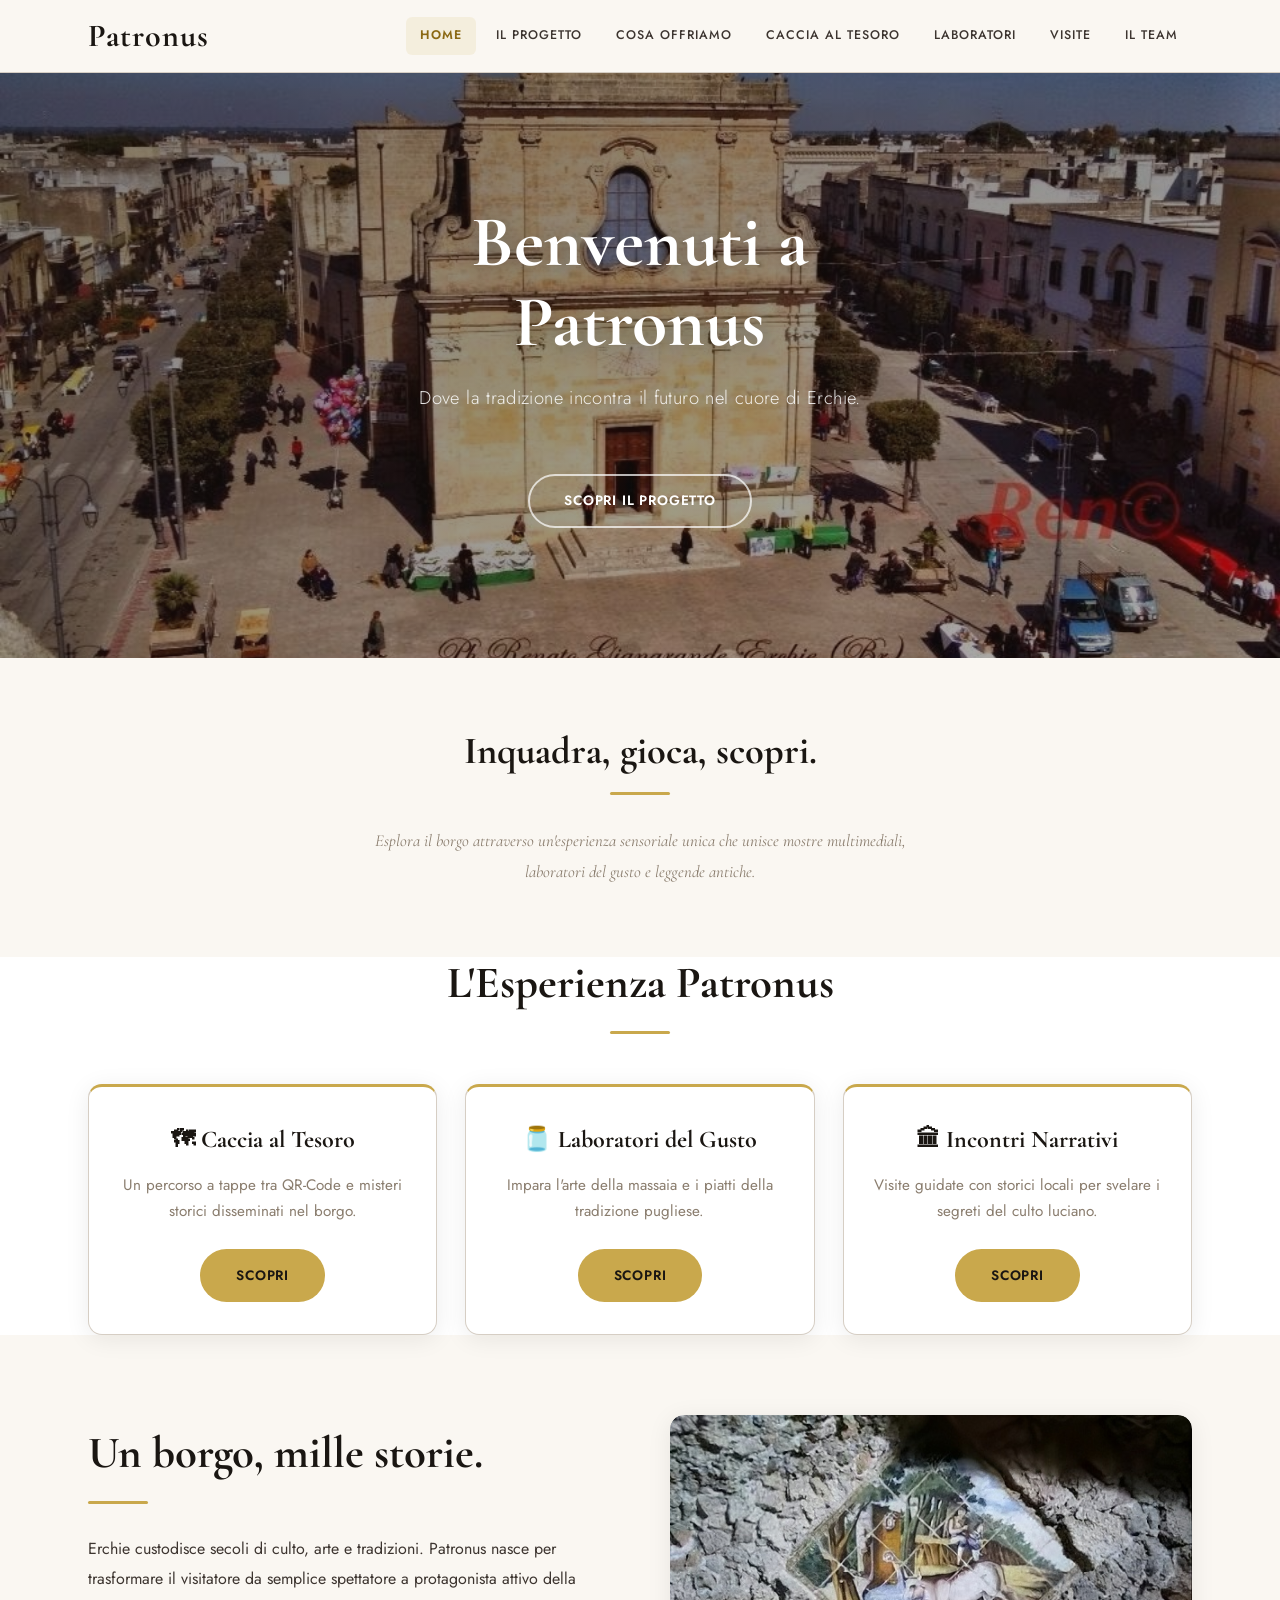
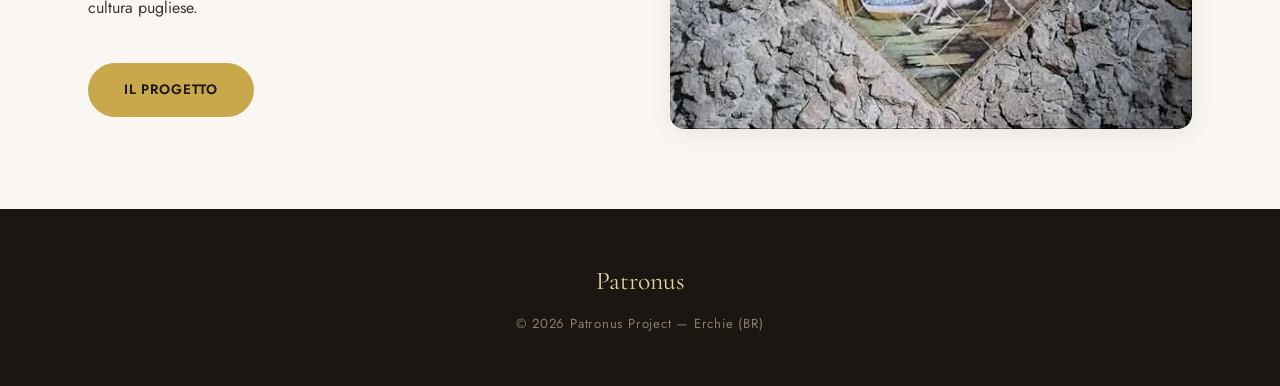
==== index.html @ 165e40a6 "Add files via upload viva patronus" ====
<!DOCTYPE html>
<html lang="it">
<head>
    <meta charset="UTF-8">
    <meta name="viewport" content="width=device-width, initial-scale=1.0">
    <title>Patronus | Erchie</title>
    <link rel="stylesheet" href="style.css">
</head>
<body>

    <!-- NAVIGAZIONE -->
    <nav>
        <div class="container navbar-flex">
            <a href="index.html" class="logo-container">
                <span class="logo-text">Patronus</span>
            </a>
            <ul class="nav-links">
                <li><a href="index.html" class="active">Home</a></li>
                <li><a href="progetto.html">Il Progetto</a></li>
                <li><a href="pilastri.html">Cosa Offriamo</a></li>
                <li><a href="caccia.html">Caccia al Tesoro</a></li>
                <li><a href="laboratori.html">Laboratori</a></li>
                <li><a href="visite.html">Visite</a></li>
                <li><a href="team.html">Il Team</a></li>
            </ul>
        </div>
    </nav>

    <!-- HERO -->
    <header class="hero-small" style="background-image: url('piazza.png');">
        <div class="container hero-content">
            <h1>Benvenuti a<br>Patronus</h1>
            <p>Dove la tradizione incontra il futuro nel cuore di Erchie.</p>
            <a href="progetto.html" class="btn btn-outline">Scopri il Progetto</a>
        </div>
    </header>

    <!-- INTRO STRIP -->
    <section class="intro-strip">
        <div class="container">
            <h2>Inquadra, gioca, scopri.</h2>
            <span class="gold-line"></span>
            <p>Esplora il borgo attraverso un'esperienza sensoriale unica che unisce mostre multimediali, laboratori del gusto e leggende antiche.</p>
        </div>
    </section>

    <!-- I TRE PILASTRI - ANTEPRIMA -->
    <section class="container">
        <div class="text-center" style="margin-bottom: 50px;">
            <h2>L'Esperienza Patronus</h2>
            <span class="gold-line"></span>
        </div>
        <div class="grid-3">
            <div class="card pillar-card">
                <h3>🗺 Caccia al Tesoro</h3>
                <p>Un percorso a tappe tra QR-Code e misteri storici disseminati nel borgo.</p>
                <a href="caccia.html" class="btn">Scopri</a>
            </div>
            <div class="card pillar-card">
                <h3>🫙 Laboratori del Gusto</h3>
                <p>Impara l'arte della massaia e i piatti della tradizione pugliese.</p>
                <a href="laboratori.html" class="btn">Scopri</a>
            </div>
            <div class="card pillar-card">
                <h3>🏛 Incontri Narrativi</h3>
                <p>Visite guidate con storici locali per svelare i segreti del culto luciano.</p>
                <a href="visite.html" class="btn">Scopri</a>
            </div>
        </div>
    </section>

    <!-- BANNER IMMAGINE -->
    <section class="section-alt">
        <div class="container">
            <div class="grid-2">
                <div>
                    <h2>Un borgo, mille storie.</h2>
                    <span class="gold-line gold-line-left"></span>
                    <p>Erchie custodisce secoli di culto, arte e tradizioni. Patronus nasce per trasformare il visitatore da semplice spettatore a protagonista attivo della cultura pugliese.</p>
                    <a href="progetto.html" class="btn">Il Progetto</a>
                </div>
                <div class="img-wrapper">
                    <img src="scale_altare.png" alt="Interno della chiesa di Erchie" class="img-fluid">
                </div>
            </div>
        </div>
    </section>

    <!-- FOOTER -->
    <footer>
        <div class="container text-center">
            <span class="logo-text-footer">Patronus</span>
            <p class="copyright">&copy; 2026 Patronus Project — Erchie (BR)</p>
        </div>
    </footer>

</body>
</html>
---- style.css ----
/* ============================================
   PATRONUS — Design System
   Tema: Puglia Heritage · Raffinato & Autentico
   ============================================ */

@import url('https://fonts.googleapis.com/css2?family=Cormorant+Garamond:ital,wght@0,400;0,600;0,700;1,400;1,600&family=Jost:wght@300;400;500;600&display=swap');

:root {
    --gold:       #c9a84c;
    --gold-light: #e8d4a0;
    --gold-dark:  #8b6914;
    --cream:      #faf7f2;
    --ink:        #1a1612;
    --ink-soft:   #3d3530;
    --stone:      #8a7d6e;
    --stone-light:#d6cec4;
    --terracotta: #b5502a;
    --bg:         #ffffff;

    --font-display: 'Cormorant Garamond', Georgia, serif;
    --font-body:    'Jost', sans-serif;

    --radius-sm: 6px;
    --radius-md: 14px;
    --radius-lg: 28px;

    --shadow-card: 0 4px 24px rgba(26,22,18,0.08);
    --shadow-hover: 0 16px 48px rgba(26,22,18,0.14);

    --transition: 0.35s cubic-bezier(0.4, 0, 0.2, 1);
}

/* ============================================ RESET */
*, *::before, *::after { margin: 0; padding: 0; box-sizing: border-box; }

html { scroll-behavior: smooth; }

body {
    font-family: var(--font-body);
    color: var(--ink-soft);
    background: var(--bg);
    line-height: 1.75;
    font-weight: 400;
    font-size: 16px;
    -webkit-font-smoothing: antialiased;
}

/* ============================================ UTILITY */
.container {
    max-width: 1160px;
    margin: 0 auto;
    padding: 0 28px;
}

.text-center { text-align: center; }

.img-fluid {
    width: 100%;
    height: 100%;
    object-fit: cover;
    display: block;
    border-radius: var(--radius-md);
}

/* ============================================ NAVIGAZIONE */
nav {
    background: rgba(250,247,242,0.95);
    backdrop-filter: blur(12px);
    -webkit-backdrop-filter: blur(12px);
    padding: 0;
    border-bottom: 1px solid var(--stone-light);
    position: sticky;
    top: 0;
    z-index: 1000;
}

.navbar-flex {
    display: flex;
    justify-content: space-between;
    align-items: center;
    height: 72px;
}

.logo-container {
    display: flex;
    align-items: center;
    gap: 12px;
    text-decoration: none;
}

.nav-logo {
    height: 48px;
    width: auto;
}

.logo-text,
.logo {
    font-family: var(--font-display);
    font-size: 2rem;
    font-weight: 700;
    color: var(--ink);
    letter-spacing: 0.03em;
    text-decoration: none;
}

.nav-links {
    list-style: none;
    display: flex;
    align-items: center;
    gap: 6px;
}

.nav-links li a {
    text-decoration: none;
    color: var(--ink-soft);
    font-size: 0.78rem;
    font-weight: 500;
    letter-spacing: 0.08em;
    text-transform: uppercase;
    padding: 8px 14px;
    border-radius: var(--radius-sm);
    transition: var(--transition);
    display: block;
}

.nav-links li a:hover {
    color: var(--gold-dark);
    background: rgba(201,168,76,0.08);
}

.nav-links li a.active {
    color: var(--gold-dark);
    font-weight: 600;
    background: rgba(201,168,76,0.12);
}

/* ============================================ HERO */
.hero-small {
    min-height: 65vh;
    background-size: cover;
    background-position: center;
    display: flex;
    align-items: center;
    justify-content: center;
    color: #fff;
    text-align: center;
    position: relative;
    overflow: hidden;
}

.hero-small::after {
    content: '';
    position: absolute;
    inset: 0;
    background: linear-gradient(160deg, rgba(26,22,18,0.55) 0%, rgba(26,22,18,0.35) 100%);
}

.hero-content {
    position: relative;
    z-index: 2;
    max-width: 720px;
    animation: fadeUp 0.9s ease both;
}

.hero-content h1 {
    font-family: var(--font-display);
    font-size: clamp(2.6rem, 6vw, 4.5rem);
    font-weight: 700;
    color: #fff;
    line-height: 1.1;
    margin-bottom: 20px;
    text-shadow: 0 2px 20px rgba(0,0,0,0.3);
}

.hero-content p {
    font-size: 1.15rem;
    color: rgba(255,255,255,0.88);
    margin-bottom: 36px;
    font-weight: 300;
    letter-spacing: 0.02em;
}

/* ============================================ PAGE HEADER */
.page-header {
    background: var(--cream);
    padding: 90px 0 80px;
    border-bottom: 1px solid var(--stone-light);
    margin-bottom: 0;
    position: relative;
    overflow: hidden;
}

.page-header::before {
    content: '';
    position: absolute;
    top: -60px;
    right: -60px;
    width: 300px;
    height: 300px;
    border-radius: 50%;
    background: radial-gradient(circle, rgba(201,168,76,0.12) 0%, transparent 70%);
    pointer-events: none;
}

.page-header h1 {
    font-family: var(--font-display);
    font-size: clamp(2.2rem, 5vw, 3.8rem);
    color: var(--ink);
    margin-bottom: 14px;
    line-height: 1.1;
}

.page-header p {
    font-size: 1.1rem;
    color: var(--stone);
    font-weight: 300;
    font-style: italic;
    font-family: var(--font-display);
}

/* ============================================ SEZIONI */
section {
    padding: 80px 0;
}

section h2 {
    font-family: var(--font-display);
    font-size: clamp(1.8rem, 3.5vw, 2.8rem);
    color: var(--ink);
    margin-bottom: 20px;
    line-height: 1.2;
}

section p {
    color: var(--ink-soft);
    font-size: 1rem;
    line-height: 1.85;
    margin-bottom: 16px;
}

section p:last-child { margin-bottom: 0; }

/* ============================================ GRIGLIE */
.grid-2 {
    display: grid;
    grid-template-columns: 1fr 1fr;
    gap: 60px;
    align-items: center;
}

.grid-3 {
    display: grid;
    grid-template-columns: repeat(3, 1fr);
    gap: 28px;
}

/* ============================================ CARDS */
.card {
    background: var(--bg);
    padding: 32px 28px;
    border-radius: var(--radius-md);
    border: 1px solid var(--stone-light);
    transition: var(--transition);
    box-shadow: var(--shadow-card);
}

.card:hover {
    transform: translateY(-8px);
    box-shadow: var(--shadow-hover);
    border-color: var(--gold-light);
}

.card h3 {
    font-family: var(--font-display);
    font-size: 1.5rem;
    color: var(--ink);
    margin-bottom: 12px;
}

.card p {
    color: var(--stone);
    font-size: 0.95rem;
    line-height: 1.7;
    margin-bottom: 0;
}

.card img {
    width: 100%;
    height: 200px;
    object-fit: cover;
    border-radius: var(--radius-sm);
    margin-bottom: 20px;
}

/* Card Team */
.team-card {
    text-align: center;
    padding: 40px 24px 32px;
}

.team-card img {
    width: 150px;
    height: 150px;
    border-radius: 50%;
    object-fit: cover;
    object-position: center top;
    margin: 0 auto 20px;
    border: 3px solid var(--gold-light);
    display: block;
}

.team-card h3 {
    font-size: 1.4rem;
    margin-bottom: 6px;
}

.team-card p {
    color: var(--stone);
    font-size: 0.85rem;
    text-transform: uppercase;
    letter-spacing: 0.1em;
    font-weight: 500;
}

/* Card Pilastri — con accento */
.pillar-card {
    border-top: 3px solid var(--gold);
    text-align: center;
}

/* ============================================ BOTTONI */
.btn {
    display: inline-block;
    padding: 13px 34px;
    background: var(--gold);
    color: var(--ink);
    text-decoration: none;
    border-radius: 50px;
    font-weight: 600;
    font-size: 0.85rem;
    letter-spacing: 0.06em;
    text-transform: uppercase;
    margin-top: 24px;
    transition: var(--transition);
    border: 2px solid transparent;
}

.btn:hover {
    background: transparent;
    border-color: var(--gold);
    color: var(--gold-dark);
    transform: translateY(-2px);
}

.btn-outline {
    background: transparent;
    border: 2px solid rgba(255,255,255,0.7);
    color: #fff;
}

.btn-outline:hover {
    background: #fff;
    border-color: #fff;
    color: var(--ink);
}

/* ============================================ DECORATIVE DIVIDER */
.divider {
    display: flex;
    align-items: center;
    gap: 20px;
    margin: 10px auto 50px;
    max-width: 220px;
}

.divider::before,
.divider::after {
    content: '';
    flex: 1;
    height: 1px;
    background: var(--gold-light);
}

.divider-icon {
    color: var(--gold);
    font-size: 1.2rem;
}

/* ============================================ HOME INTRO STRIP */
.intro-strip {
    background: var(--cream);
    padding: 70px 0;
    text-align: center;
}

.intro-strip h2 {
    font-family: var(--font-display);
    font-size: clamp(1.8rem, 3vw, 2.6rem);
    color: var(--ink);
    margin-bottom: 16px;
}

.intro-strip p {
    max-width: 580px;
    margin: 0 auto;
    color: var(--stone);
    font-size: 1.05rem;
    font-family: var(--font-display);
    font-style: italic;
}

/* ============================================ CONTENT PAGE */
.content-page p {
    font-size: 1.05rem;
    line-height: 1.9;
    color: var(--ink-soft);
    margin-bottom: 20px;
}

/* ============================================ GOLD LINE */
.gold-line {
    display: block;
    width: 60px;
    height: 3px;
    background: var(--gold);
    margin: 18px auto 30px;
    border-radius: 2px;
}

.gold-line-left {
    margin-left: 0;
}

/* ============================================ FOOTER */
footer {
    padding: 50px 0;
    background: var(--ink);
    border-top: none;
    margin-top: 0;
}

footer p {
    color: var(--stone);
    font-size: 0.82rem;
    letter-spacing: 0.06em;
}

footer .logo-text-footer {
    font-family: var(--font-display);
    font-size: 1.6rem;
    color: var(--gold-light);
    display: block;
    margin-bottom: 10px;
}

/* ============================================ ANIMAZIONI */
@keyframes fadeUp {
    from { opacity: 0; transform: translateY(30px); }
    to   { opacity: 1; transform: translateY(0); }
}

.fade-up {
    animation: fadeUp 0.7s ease both;
}

/* ============================================ IMMAGINI HERO con overlay sfumato */
.img-wrapper {
    position: relative;
    border-radius: var(--radius-md);
    overflow: hidden;
    box-shadow: var(--shadow-card);
}

.img-wrapper img {
    border-radius: var(--radius-md);
    transition: transform 0.6s ease;
}

.img-wrapper:hover img {
    transform: scale(1.03);
}

/* ============================================ SEZIONE ALTERNATA */
.section-alt {
    background: var(--cream);
}

/* ============================================ RESPONSIVE */
@media (max-width: 900px) {
    .grid-2 { grid-template-columns: 1fr; gap: 40px; }
    .grid-3 { grid-template-columns: 1fr 1fr; }
}

@media (max-width: 640px) {
    .grid-3 { grid-template-columns: 1fr; }

    .nav-links { display: none; }

    .hero-small { min-height: 55vh; }

    .page-header { padding: 60px 0; }

    section { padding: 60px 0; }
}
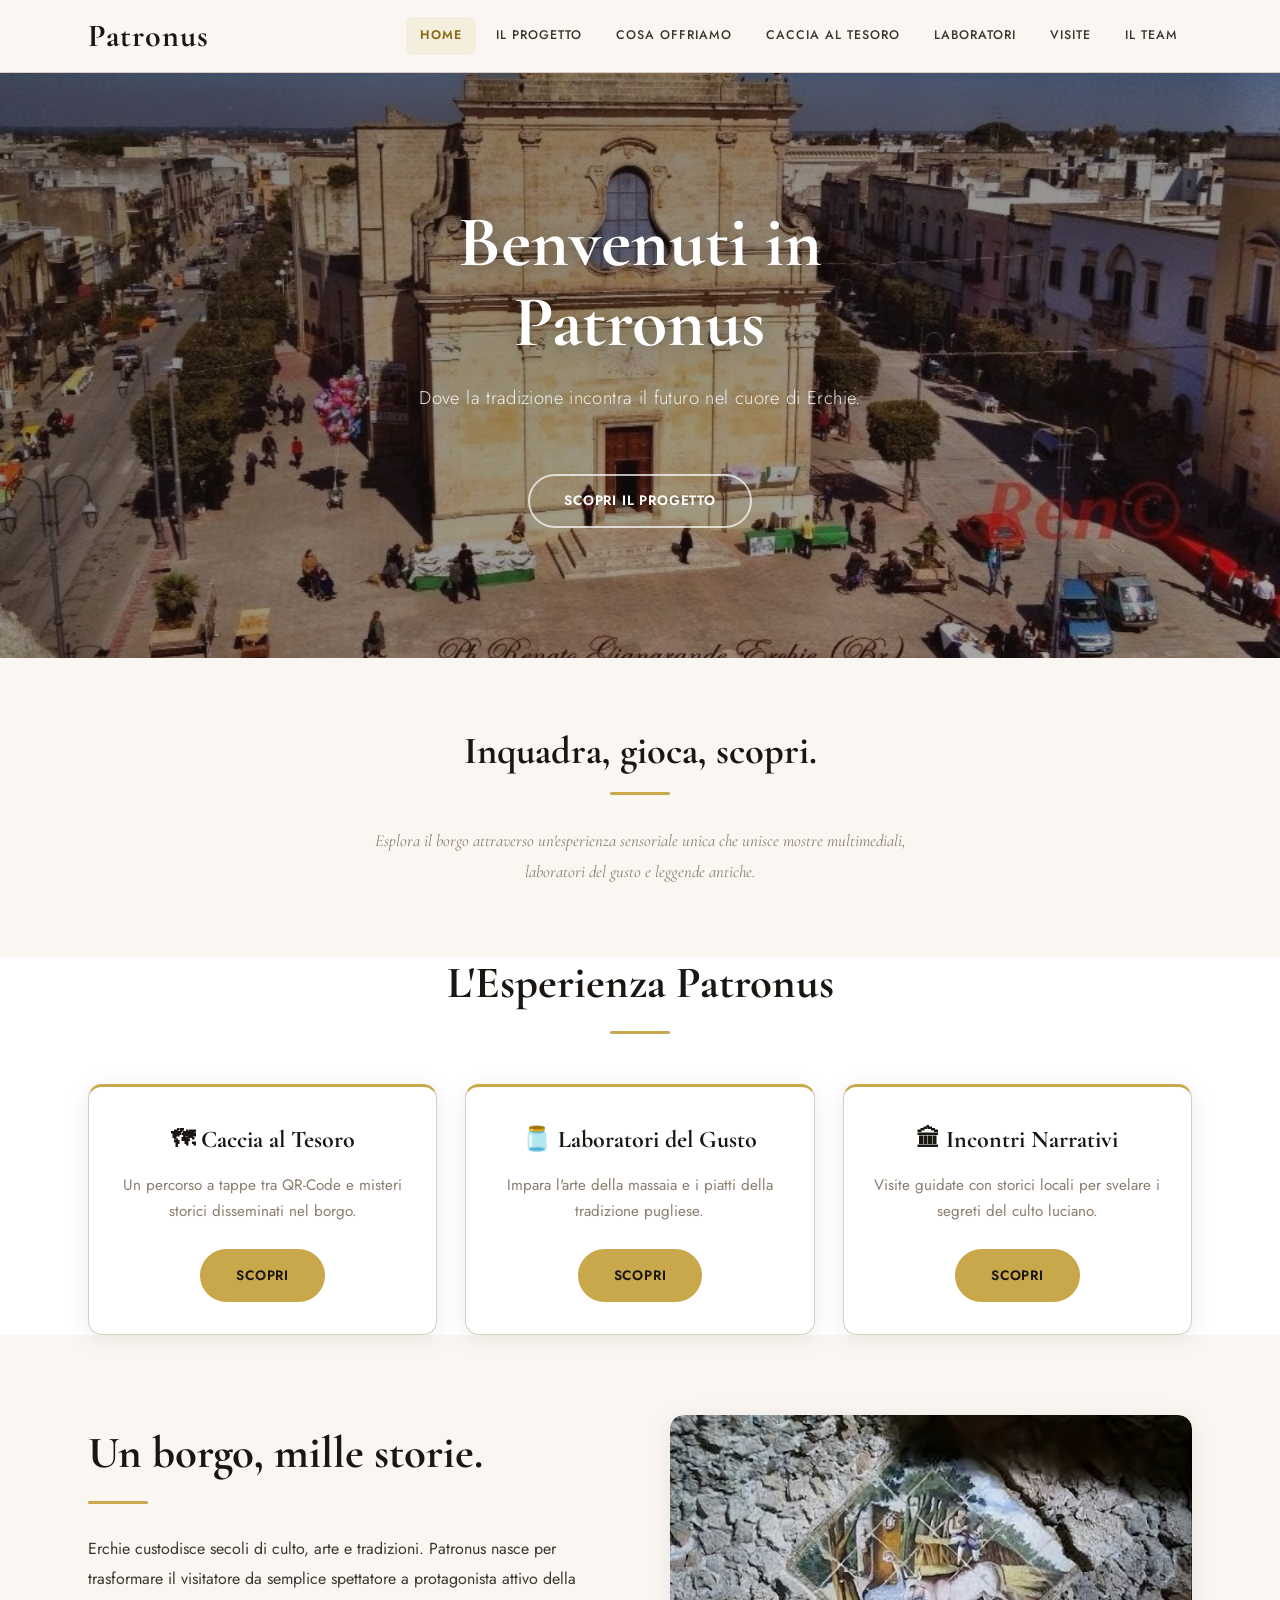
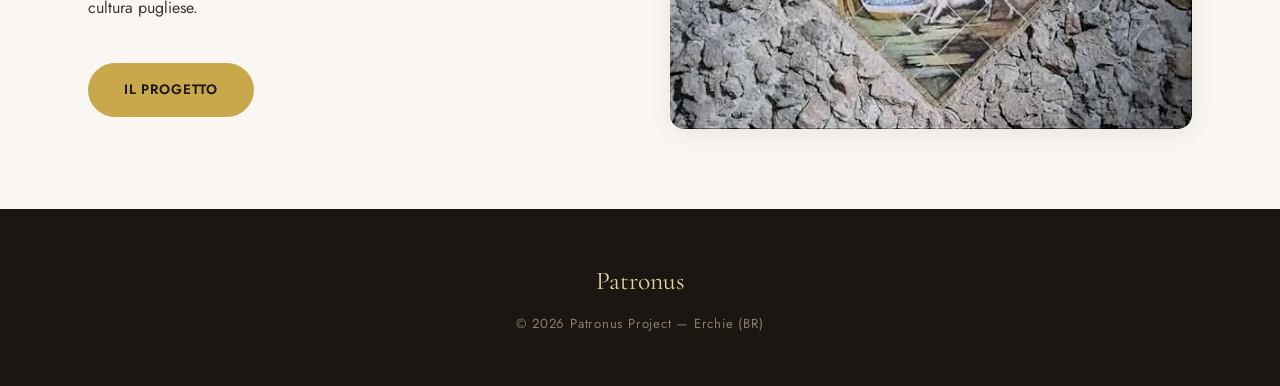
==== commit 01071de3: "Update index.html" ====
--- a/index.html
+++ b/index.html
@@ -29,7 +29,7 @@
     <!-- HERO -->
     <header class="hero-small" style="background-image: url('piazza.png');">
         <div class="container hero-content">
-            <h1>Benvenuti a<br>Patronus</h1>
+            <h1>Benvenuti in<br>Patronus</h1>
             <p>Dove la tradizione incontra il futuro nel cuore di Erchie.</p>
             <a href="progetto.html" class="btn btn-outline">Scopri il Progetto</a>
         </div>
